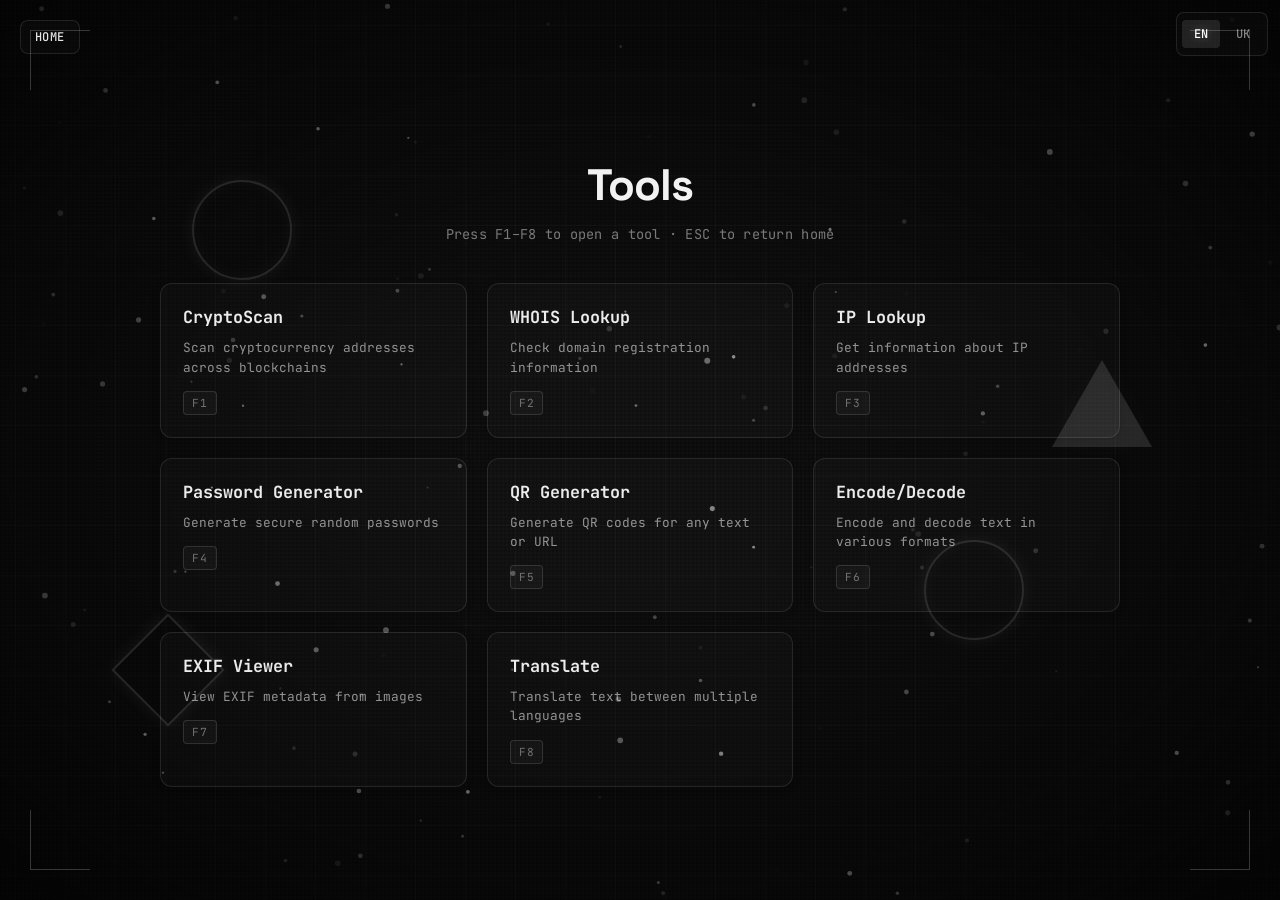
==== tools/index.html @ c9466222 "Add files via upload" ====
<!-- Copyright © sythera.dev, 2021-2140. All rights reserved. -->

<!DOCTYPE html>
<html lang="en">

<head>
    <meta charset="UTF-8">
    <meta name="viewport" content="width=device-width, initial-scale=1.0, maximum-scale=1.0, user-scalable=0, viewport-fit=cover">
    <meta name="theme-color" content="#000">

    <meta property="og:site_name" content="tools/">
    <meta property="og:description" content="Hello, world! UVIgY29kZQ==">
    <meta property="og:image:width" content="1920">
    <meta property="og:image:height" content="1080">
    <meta name="twitter:card" content="summary_large_image">

    <link rel="icon" href="data:image/svg+xml,%3Csvg xmlns='http://www.w3.org/2000/svg' viewBox='0 0 512 512'%3E%3Crect width='512' height='512' rx='64' fill='%23000000'/%3E%3Cpath fill='%23ffffff' d='M256.7,259.9l-122.9,103c-3.3,2.8-8.4,0.4-8.4-3.9v-40.1c0-1.5,0.7-2.9,1.9-3.9l70.3-59l-70.3-59c-1.2-0.9-1.9-2.4-1.9-3.9V153c0-4.4,5.1-6.7,8.4-3.9l122.9,103C259.2,254.1,259.2,257.9,256.7,259.9z M386.6,359c0,2.8-2.2,5.1-4.8,5.1H263.4c-2.6,0-4.8-2.3-4.8-5.1v-30.7c0-2.8,2.2-5.1,4.8-5.1h118.4c2.6,0,4.8,2.3,4.8,5.1V359z'/%3E%3C/svg%3E" type="image/svg+xml">

    <link rel="preconnect" href="https://fonts.googleapis.com">
    <link href="https://fonts.googleapis.com/css2?family=JetBrains+Mono:wght@400;700&family=Space+Grotesk:wght@300;700&display=swap" rel="stylesheet">
    <link rel="stylesheet" href="../assets/css/background.css">
    <link rel="stylesheet" href="style.css">
    <link rel="stylesheet" href="media.css">
    <link rel="stylesheet" href="../assets/css/tools-layout.css">
    <link rel="stylesheet" href="../assets/css/tools-modal.css">

    <script src="../assets/javascript/background.js"></script>
    <script src="../keybindings.js"></script>
    <script src="../assets/javascript/language.js"></script>
    <script src="script.js"></script>

    <title>Tools - sythera.dev</title>
</head>

<body>
    <canvas id="canvas"></canvas>
    <div class="pixels"></div>
    <div class="grid"></div>
    <div class="vignette"></div>

    <div class="language-switcher">
        <button class="lang-btn active" data-lang="en">EN</button>
        <button class="lang-btn" data-lang="uk">UK</button>
    </div>

    <a href="/" class="home-link" data-i18n="home">Home</a>

    <div class="corner corner-tl"></div>
    <div class="corner corner-tr"></div>
    <div class="corner corner-bl"></div>
    <div class="corner corner-br"></div>

    <div class="floating-shapes">
        <div class="shape shape-ring shape-1"></div>
        <div class="shape shape-ring shape-2"></div>
        <div class="shape shape-triangle shape-3"></div>
        <div class="shape shape-square shape-4"></div>
    </div>

    <div class="wrapper">
        <div class="tools-page">
            <header class="tools-header">
                <h1 class="tools-title" data-i18n="tools">Tools</h1>
                <p class="tools-subtitle" data-i18n="toolsSubtitle">Press F1–F8 to open a tool · ESC to return home</p>
            </header>
            <div id="toolsGrid" class="tools-grid"></div>
        </div>
    </div>
</body>

</html>

<!-- Copyright © sythera.dev, 2021-2140. All rights reserved. -->
---- assets/css/background.css ----
html, body {
    background: #000000;
}

canvas, .grid, .vignette, .pixels {
    will-change: auto;
    transform: translateZ(0);
    backface-visibility: hidden;
}

.pixels {
    position: fixed;
    top: 0;
    left: 0;
    right: 0;
    bottom: 0;
    width: 100%;
    height: 100%;
    z-index: 1;
    pointer-events: none;
    opacity: 0.4;
    background-image: 
        repeating-linear-gradient(
            0deg,
            transparent,
            transparent 2px,
            rgba(255, 255, 255, 0.03) 2px,
            rgba(255, 255, 255, 0.03) 4px
        ),
        repeating-linear-gradient(
            90deg,
            transparent,
            transparent 2px,
            rgba(255, 255, 255, 0.03) 2px,
            rgba(255, 255, 255, 0.03) 4px
        );
    background-size: 4px 4px;
    margin: 0;
    padding: 0;
}

.grid {
    position: fixed;
    top: 0;
    left: 0;
    right: 0;
    bottom: 0;
    width: 100%;
    height: 100%;
    background-image: 
        linear-gradient(rgba(255, 255, 255, 0.03) 1px, transparent 1px),
        linear-gradient(90deg, rgba(255, 255, 255, 0.03) 1px, transparent 1px);
    background-size: 
        50px 50px,
        50px 50px;
    background-position: 
        center center,
        center center;
    z-index: 0;
    opacity: 1;
    margin: 0;
    padding: 0;
}

.vignette {
    position: fixed;
    top: 0;
    left: 0;
    right: 0;
    bottom: 0;
    width: 100%;
    height: 100%;
    background: radial-gradient(ellipse at center, transparent 0%, transparent 20%, rgba(0, 0, 0, 0.4) 70%, rgba(0, 0, 0, 0.7) 100%);
    z-index: 2;
    pointer-events: none;
    margin: 0;
    padding: 0;
}

.vignette::after {
    content: '';
    position: absolute;
    top: 0;
    left: 0;
    right: 0;
    bottom: 0;
    background: rgba(0, 0, 0, 0.1);
    pointer-events: none;
}

canvas {
    position: fixed;
    top: 0;
    left: 0;
    width: 100%;
    height: 100%;
    z-index: 0;
    opacity: 1;
    pointer-events: none;
    margin: 0;
    padding: 0;
    display: block;
}

.corner {
    position: fixed;
    width: 60px;
    height: 60px;
    border: 1px solid rgba(255, 255, 255, 0.2);
    z-index: 5;
    will-change: transform;
    backface-visibility: hidden;
    pointer-events: none;
    margin: 0;
    padding: 0;
}

.corner-tl {
    top: 30px;
    left: 30px;
    border-right: none;
    border-bottom: none;
}

.corner-tr {
    top: 30px;
    right: 30px;
    border-left: none;
    border-bottom: none;
}

.corner-bl {
    bottom: 30px;
    left: 30px;
    border-right: none;
    border-top: none;
}

.corner-br {
    bottom: 30px;
    right: 30px;
    border-left: none;
    border-top: none;
}

.floating-shapes {
    position: fixed;
    top: 0;
    left: 0;
    width: 100%;
    height: 100%;
    pointer-events: none;
    z-index: 3;
}

.shape {
    position: absolute;
    opacity: 0;
    transition: transform 0.3s ease-out;
}

.shape.visible {
    opacity: 0.3;
}

.shape-ring {
    width: 100px;
    height: 100px;
    border: 2px solid rgba(255, 255, 255, 0.4);
    border-radius: 50%;
    box-shadow: 
        0 0 20px rgba(255, 255, 255, 0.2),
        inset 0 0 20px rgba(255, 255, 255, 0.1);
}

.shape-triangle {
    width: 0;
    height: 0;
    border-left: 50px solid transparent;
    border-right: 50px solid transparent;
    border-bottom: 87px solid rgba(255, 255, 255, 0.4);
    filter: drop-shadow(0 0 20px rgba(255, 255, 255, 0.2));
}

.shape-square {
    width: 80px;
    height: 80px;
    border: 2px solid rgba(255, 255, 255, 0.4);
    transform: rotate(45deg);
    box-shadow: 0 0 20px rgba(255, 255, 255, 0.2);
}

.shape-1 {
    top: 20%;
    left: 15%;
    animation: float1 8s ease-in-out infinite;
}

.shape-2 {
    top: 60%;
    right: 20%;
    animation: float2 10s ease-in-out infinite;
}

.shape-3 {
    top: 40%;
    right: 10%;
    animation: float3 12s ease-in-out infinite;
}

.shape-4 {
    top: 70%;
    left: 10%;
    animation: float4 9s ease-in-out infinite;
}

@keyframes float1 {
    0%, 100% {
        transform: translate(0, 0) rotate(0deg);
    }
    25% {
        transform: translate(20px, -30px) rotate(90deg);
    }
    50% {
        transform: translate(0, -50px) rotate(180deg);
    }
    75% {
        transform: translate(-20px, -30px) rotate(270deg);
    }
}

@keyframes float2 {
    0%, 100% {
        transform: translate(0, 0) rotate(0deg);
    }
    33% {
        transform: translate(-30px, 20px) rotate(120deg);
    }
    66% {
        transform: translate(-30px, -20px) rotate(240deg);
    }
}

@keyframes float3 {
    0%, 100% {
        transform: translate(0, 0) rotate(0deg);
    }
    50% {
        transform: translate(30px, 40px) rotate(180deg);
    }
}

@keyframes float4 {
    0%, 100% {
        transform: translate(0, 0) rotate(45deg);
    }
    25% {
        transform: translate(-25px, -25px) rotate(135deg);
    }
    50% {
        transform: translate(-40px, 0) rotate(225deg);
    }
    75% {
        transform: translate(-25px, 25px) rotate(315deg);
    }
}

@media (max-width: 768px) {
    .corner {
        width: 40px;
        height: 40px;
    }

    .corner-tl, .corner-tr {
        top: 20px;
    }

    .corner-bl, .corner-br {
        bottom: 20px;
    }

    .corner-tl, .corner-bl {
        left: 20px;
    }

    .corner-tr, .corner-br {
        right: 20px;
    }

    .shape {
        transform: scale(0.7);
    }
    
    .shape-ring {
        width: 70px;
        height: 70px;
    }
    
    .shape-triangle {
        border-left: 35px solid transparent;
        border-right: 35px solid transparent;
        border-bottom: 61px solid rgba(255, 255, 255, 0.4);
    }
    
    .shape-square {
        width: 56px;
        height: 56px;
    }
}
---- tools/style.css ----
/* Copyright © sythera.dev, 2021-2140. All rights reserved. */

*,
*::before,
*::after {
    box-sizing: border-box;
}

html,
body {
    margin: 0;
    min-height: 100vh;
    color: rgba(255, 255, 255, 0.9);
    background: #0c0c0c;
    font-family: 'JetBrains Mono', monospace;
    scrollbar-width: thin;
    scrollbar-color: rgba(255, 255, 255, 0.15) rgba(12, 12, 12, 0.5);
}

body::-webkit-scrollbar {
    width: 8px;
}

body::-webkit-scrollbar-track {
    background: rgba(12, 12, 12, 0.5);
}

body::-webkit-scrollbar-thumb {
    background: rgba(255, 255, 255, 0.15);
    border-radius: 4px;
}

.wrapper {
    position: relative;
    z-index: 10;
}

.tools-page {
    max-width: 960px;
    width: 100%;
    margin: 0 auto;
}

.tools-header {
    text-align: center;
    margin-bottom: 40px;
}

.tools-title {
    margin: 0 0 12px;
    font-family: 'Space Grotesk', sans-serif;
    font-size: clamp(2rem, 5vw, 2.75rem);
    font-weight: 700;
    color: rgba(255, 255, 255, 0.95);
    letter-spacing: -0.02em;
}

.tools-subtitle {
    margin: 0;
    font-size: 0.85rem;
    color: rgba(255, 255, 255, 0.45);
    letter-spacing: 0.02em;
}

.tools-grid {
    display: grid;
    grid-template-columns: repeat(auto-fill, minmax(260px, 1fr));
    gap: 20px;
}

.tool-card {
    background: rgba(255, 255, 255, 0.02);
    border: 1px solid rgba(255, 255, 255, 0.1);
    border-radius: 12px;
    padding: 22px;
    text-decoration: none;
    color: inherit;
    display: flex;
    flex-direction: column;
    align-items: flex-start;
    text-align: left;
    transition: all 0.3s ease;
    box-shadow: 0 0 10px rgba(0, 0, 0, 0.2);
    -webkit-tap-highlight-color: transparent;
}

.tool-card:hover {
    background: rgba(255, 255, 255, 0.05);
    border-color: rgba(255, 255, 255, 0.2);
    transform: translateY(-2px);
    box-shadow: 0 8px 24px rgba(0, 0, 0, 0.35);
}

.tool-card-name {
    font-size: 1.05rem;
    font-weight: 700;
    color: rgba(255, 255, 255, 0.92);
    margin-bottom: 10px;
}

.tool-card-description {
    font-size: 0.8rem;
    line-height: 1.5;
    color: rgba(255, 255, 255, 0.55);
    margin-bottom: 14px;
}

.tool-card-key {
    display: inline-block;
    font-size: 0.7rem;
    color: rgba(255, 255, 255, 0.4);
    text-transform: uppercase;
    letter-spacing: 0.08em;
    padding: 4px 8px;
    border: 1px solid rgba(255, 255, 255, 0.12);
    border-radius: 4px;
    background: rgba(255, 255, 255, 0.03);
}

.home-link {
    position: fixed;
    top: 20px;
    left: 20px;
    z-index: 10000;
    padding: 8px 14px;
    font-family: 'JetBrains Mono', monospace;
    font-size: 0.75rem;
    font-weight: 500;
    text-transform: uppercase;
    letter-spacing: 0.04em;
    color: rgba(255, 255, 255, 0.9);
    text-decoration: none;
    background: rgba(255, 255, 255, 0.02);
    border: 1px solid rgba(255, 255, 255, 0.1);
    border-radius: 8px;
    transition: all 0.3s ease;
}

.home-link:hover {
    background: rgba(255, 255, 255, 0.08);
    border-color: rgba(255, 255, 255, 0.2);
}

.language-switcher {
    position: fixed;
    top: max(12px, env(safe-area-inset-top));
    left: auto;
    right: max(12px, env(safe-area-inset-right));
    transform: none;
    z-index: 10000;
    display: inline-flex;
    flex-flow: row nowrap;
    gap: 4px;
    align-items: center;
    justify-content: center;
    min-height: 44px;
    width: auto;
    max-width: max-content;
    padding: 5px;
    box-sizing: border-box;
    background: rgba(255, 255, 255, 0.02);
    border: 1px solid rgba(255, 255, 255, 0.1);
    border-radius: 8px;
}

.lang-btn {
    font-family: 'JetBrains Mono', monospace;
    font-size: 0.75rem;
    font-weight: 500;
    color: rgba(255, 255, 255, 0.5);
    background: transparent;
    border: none;
    padding: 8px 12px;
    line-height: 1;
    cursor: pointer;
    text-transform: uppercase;
    border-radius: 4px;
    transition: all 0.3s ease;
    display: inline-flex;
    align-items: center;
    justify-content: center;
    flex: 0 0 auto;
    width: auto;
    margin: 0;
    white-space: nowrap;
}

.lang-btn:hover {
    color: rgba(255, 255, 255, 0.8);
    background: rgba(255, 255, 255, 0.05);
}

.lang-btn.active {
    color: rgba(255, 255, 255, 1);
    background: rgba(255, 255, 255, 0.1);
}

/* Copyright © sythera.dev, 2021-2140. All rights reserved. */
---- tools/media.css ----
/* Copyright © sythera.dev, 2021-2140. All rights reserved. */

@media (max-width: 768px) {
    .tools-header {
        margin-bottom: 24px;
        padding: 0 4px;
    }

    .tools-subtitle {
        font-size: 0.75rem;
        line-height: 1.5;
        max-width: 28rem;
        margin-left: auto;
        margin-right: auto;
    }

    .tools-grid {
        grid-template-columns: 1fr;
        gap: 12px;
        width: 100%;
    }

    .tool-card {
        padding: 18px 16px;
        min-height: 44px;
    }

    .home-link {
        padding: 10px 12px;
        min-height: 44px;
        display: inline-flex;
        align-items: center;
    }

    .language-switcher {
        top: max(10px, env(safe-area-inset-top));
        right: max(10px, env(safe-area-inset-right));
    }

    .lang-btn {
        font-size: 0.7rem;
        padding: 8px 10px;
    }
}

@media (max-width: 480px) {
    .tools-title {
        font-size: 1.65rem;
    }

    .tool-card-name {
        font-size: 1rem;
    }

    .tool-card-description {
        font-size: 0.78rem;
    }
}

/* Copyright © sythera.dev, 2021-2140. All rights reserved. */
---- assets/css/tools-layout.css ----
/* Copyright © sythera.dev, 2021-2140. All rights reserved. */

:root {
    --tool-safe-top: env(safe-area-inset-top, 0px);
    --tool-safe-right: env(safe-area-inset-right, 0px);
    --tool-safe-bottom: env(safe-area-inset-bottom, 0px);
    --tool-safe-left: env(safe-area-inset-left, 0px);
    --tool-pad-x: max(16px, var(--tool-safe-left), var(--tool-safe-right));
    --tool-pad-top: max(68px, calc(12px + var(--tool-safe-top)));
    --tool-pad-bottom: max(24px, var(--tool-safe-bottom));
}

html {
    -webkit-text-size-adjust: 100%;
    text-size-adjust: 100%;
}

html,
body {
    width: 100% !important;
    max-width: 100% !important;
    min-height: 100vh !important;
    min-height: 100dvh !important;
    margin: 0 !important;
    padding: 0 !important;
}

body {
    display: flex !important;
    flex-direction: column !important;
    align-items: center !important;
    overflow-x: clip;
}

body > canvas,
body > .pixels,
body > .grid,
body > .vignette,
body > .corner,
body > .floating-shapes,
body > .notification {
    position: fixed;
}

body > .tools-menu-button {
    position: fixed;
    width: auto !important;
    max-width: none !important;
    min-width: 0 !important;
    flex: 0 0 auto !important;
    margin: 0 !important;
}

body > .language-switcher {
    position: fixed;
    top: max(12px, var(--tool-safe-top)) !important;
    left: auto !important;
    right: max(12px, var(--tool-safe-right)) !important;
    transform: none !important;
    width: auto !important;
    max-width: none !important;
    min-width: 0 !important;
    flex: 0 0 auto !important;
    margin: 0 !important;
}

body > .language-switcher .lang-btn {
    display: inline-flex !important;
    align-items: center !important;
    justify-content: center !important;
    width: auto !important;
    min-width: 0 !important;
    max-width: none !important;
    flex: 0 0 auto !important;
    margin: 0 !important;
    white-space: nowrap !important;
}

body > .wrapper {
    display: flex !important;
    flex-direction: column !important;
    align-items: center !important;
    justify-content: center !important;
    flex: 1 1 auto !important;
    width: 100% !important;
    max-width: 100% !important;
    min-height: 100vh !important;
    min-height: 100dvh !important;
    margin: 0 !important;
    padding: var(--tool-pad-top) var(--tool-pad-x) var(--tool-pad-bottom) !important;
    box-sizing: border-box !important;
    position: relative;
    z-index: 10;
}

body > .wrapper > * {
    align-self: center !important;
    margin-left: auto !important;
    margin-right: auto !important;
    box-sizing: border-box !important;
}

body > .wrapper > .container,
body > .wrapper > .tools-page {
    margin-top: 0 !important;
    margin-bottom: 0 !important;
}

body > .wrapper > .columns-container-top,
body > .wrapper > .columns-container-bottom,
body > .columns-container-top,
body > .columns-container-bottom {
    width: 100% !important;
    max-width: 1200px !important;
}

img,
video,
canvas,
svg,
pre,
table {
    max-width: 100%;
}

.title,
.tools-title,
.tools-header,
.tools-subtitle,
h1.title {
    text-align: center;
}

.input-container,
.buttonContainer,
.blockchain-selector,
.transaction-controls,
.pagination-container {
    width: 100%;
    max-width: 100%;
    box-sizing: border-box;
}

@media (max-width: 1024px) {
    body > .wrapper > .columns-container-top,
    body > .wrapper > .columns-container-bottom,
    body > .columns-container-top,
    body > .columns-container-bottom {
        flex-direction: column !important;
        align-items: stretch !important;
    }

    .column {
        width: 100% !important;
        max-width: 100% !important;
    }
}

@media (max-width: 768px) {
    :root {
        --tool-pad-top: max(62px, calc(10px + var(--tool-safe-top)));
    }

    .corner,
    .floating-shapes {
        display: none !important;
    }

    body > .wrapper {
        justify-content: center !important;
        align-items: center !important;
        padding-top: var(--tool-pad-top) !important;
        padding-left: var(--tool-pad-x) !important;
        padding-right: var(--tool-pad-x) !important;
    }

    body > .wrapper > .container {
        padding: clamp(16px, 4vw, 24px);
        border-radius: 14px;
    }

    input[type="text"],
    input[type="number"],
    input[type="search"],
    input[type="email"],
    input[type="url"],
    input[type="password"],
    select,
    textarea {
        font-size: 16px;
        max-width: 100%;
    }

    button:not(.icon-button):not(.lang-btn):not(.tools-modal-close):not(.closeButton):not(.viz-control-btn):not(.pagination-btn) {
        min-height: 44px;
    }

    .number-input-container {
        display: inline-flex;
        align-items: stretch;
    }

    .number-input-container #sizeInput,
    .number-input-container button {
        min-height: 44px !important;
        height: 44px !important;
        box-sizing: border-box !important;
    }

    .number-input-container button {
        width: 44px !important;
        padding: 0 !important;
        line-height: 1 !important;
        flex-shrink: 0;
    }

    .number-input-container #sizeInput {
        width: 56px !important;
        padding: 0 6px !important;
        flex-shrink: 0;
    }

    .tools-menu-button {
        top: max(10px, var(--tool-safe-top)) !important;
        left: max(10px, var(--tool-safe-left)) !important;
    }

    .language-switcher {
        top: max(10px, var(--tool-safe-top)) !important;
        right: max(10px, var(--tool-safe-right)) !important;
    }

    .home-link {
        top: max(10px, var(--tool-safe-top));
        left: max(10px, var(--tool-safe-left));
    }

    .info-grid,
    .tokens-list,
    .transaction-list,
    .stats-grid {
        width: 100%;
    }

    .raw-whois,
    .result-section,
    .visualization-wrapper {
        max-width: 100%;
        overflow-x: auto;
        -webkit-overflow-scrolling: touch;
    }
}

@media (max-width: 480px) {
    :root {
        --tool-pad-top: max(56px, calc(8px + var(--tool-safe-top)));
        --tool-pad-x: max(12px, var(--tool-safe-left), var(--tool-safe-right));
    }

    body > .wrapper > .container {
        padding: clamp(12px, 3.5vw, 18px);
        border-radius: 12px;
    }

    .tools-page .tools-grid {
        grid-template-columns: 1fr;
    }
}

@media (hover: none) and (pointer: coarse) {
    .tools-page .tool-card:hover,
    button:hover {
        transform: none;
    }
}

body.tool-ip,
body.tool-translate {
    --tool-pad-top: max(92px, calc(36px + var(--tool-safe-top)));
}

@media (max-width: 768px) {
    body.tool-ip,
    body.tool-translate {
        --tool-pad-top: max(86px, calc(32px + var(--tool-safe-top)));
    }
}

@media (max-width: 480px) {
    body.tool-ip,
    body.tool-translate {
        --tool-pad-top: max(80px, calc(28px + var(--tool-safe-top)));
    }
}

body.tool-translate .textarea-overlay {
    display: grid !important;
    width: 100% !important;
    min-width: 0 !important;
}

body.tool-translate .textarea-overlay > textarea {
    grid-area: 1 / 1 !important;
    width: 100% !important;
    min-width: 0 !important;
    margin-bottom: 0 !important;
}

body.tool-translate .textarea-overlay #charCount {
    grid-area: 1 / 1 !important;
    align-self: end !important;
    justify-self: end !important;
    position: static !important;
    inset: auto !important;
    margin: 0 12px 10px 0 !important;
    pointer-events: none !important;
    z-index: 2 !important;
    line-height: 1 !important;
    white-space: nowrap !important;
}

body.tool-translate .textarea-overlay .icon-button {
    grid-area: 1 / 1 !important;
    align-self: start !important;
    justify-self: end !important;
    position: static !important;
    inset: auto !important;
    margin: 10px 10px 0 0 !important;
    z-index: 3 !important;
}

@media (max-width: 768px) {
    body.tool-translate .textarea-overlay #charCount {
        margin: 0 10px 8px 0 !important;
    }
}

@media (max-width: 480px) {
    body.tool-translate .textarea-overlay #charCount {
        margin: 0 8px 6px 0 !important;
    }
}

/* Copyright © sythera.dev, 2021-2140. All rights reserved. */
---- assets/css/tools-modal.css ----
/* Copyright © sythera.dev, 2021-2140. All rights reserved. */

body:has(.tools-menu-button) .corner {
    display: none !important;
}

body:has(.tools-menu-button) .tools-menu-button {
    display: block !important;
    visibility: visible !important;
    opacity: 1 !important;
}

body:has(.tools-menu-button) .language-switcher {
    display: flex !important;
    visibility: visible !important;
    opacity: 1 !important;
}

html.tools-modal-open,
body.tools-modal-open {
    overflow: hidden !important;
    touch-action: none;
}

.tools-modal {
    position: fixed;
    inset: 0;
    width: 100%;
    height: 100%;
    height: 100dvh;
    z-index: 10000;
    display: none;
    align-items: center;
    justify-content: center;
    opacity: 0;
    visibility: hidden;
    transition: opacity 0.3s ease, visibility 0.3s ease;
    padding: max(16px, env(safe-area-inset-top)) max(16px, env(safe-area-inset-right)) max(16px, env(safe-area-inset-bottom)) max(16px, env(safe-area-inset-left));
    box-sizing: border-box;
    margin: 0;
}

.tools-modal.active {
    display: flex;
    opacity: 1;
    visibility: visible;
}

.tools-modal-overlay {
    position: absolute;
    inset: 0;
    width: 100%;
    height: 100%;
    background: rgba(0, 0, 0, 0.8);
    backdrop-filter: blur(5px);
}

.tools-modal-content {
    position: relative;
    background: rgba(13, 13, 13, 0.95);
    border: 1px solid rgba(255, 255, 255, 0.1);
    border-radius: 10px;
    padding: 30px;
    width: min(900px, 90%);
    max-width: 900px;
    max-height: min(90vh, 90dvh);
    overflow-x: hidden;
    overflow-y: auto;
    -webkit-overflow-scrolling: touch;
    box-shadow: 0 0 30px rgba(0, 0, 0, 0.5), 0 0 50px rgba(255, 255, 255, 0.05);
    z-index: 10001;
    box-sizing: border-box;
    margin: 0;
}

.tools-modal-header {
    display: flex;
    justify-content: space-between;
    align-items: center;
    margin-bottom: 25px;
    padding-bottom: 15px;
    border-bottom: 1px solid rgba(255, 255, 255, 0.1);
}

.tools-modal .tools-grid {
    display: grid;
    grid-template-columns: repeat(auto-fill, minmax(250px, 1fr));
    gap: 20px;
    align-content: start;
    grid-auto-rows: auto;
}

.tools-modal .tool-card {
    background: rgba(255, 255, 255, 0.02);
    border: 1px solid rgba(255, 255, 255, 0.1);
    border-radius: 8px;
    padding: 20px;
    cursor: pointer;
    transition: all 0.3s ease;
    text-decoration: none;
    color: inherit;
    display: block;
    height: auto;
    min-height: 0;
    box-sizing: border-box;
}

.tools-modal .tool-card:hover {
    background: rgba(255, 255, 255, 0.05);
    border-color: rgba(255, 255, 255, 0.2);
    transform: translateY(-2px);
    box-shadow: 0 5px 15px rgba(0, 0, 0, 0.3);
}

.tools-modal .tool-card-name {
    font-family: 'JetBrains Mono', monospace;
    font-size: 18px;
    font-weight: 700;
    color: rgba(255, 255, 255, 0.9);
    margin-bottom: 8px;
    line-height: 1.4;
}

.tools-modal .tool-card-description {
    font-family: 'JetBrains Mono', monospace;
    font-size: 13px;
    color: rgba(255, 255, 255, 0.6);
    margin-bottom: 10px;
    line-height: 1.5;
}

.tools-modal .tool-card-key {
    font-family: 'JetBrains Mono', monospace;
    font-size: 11px;
    color: rgba(255, 255, 255, 0.4);
    text-transform: uppercase;
    letter-spacing: 1px;
    line-height: 1.4;
}

.tools-modal-title {
    font-family: 'JetBrains Mono', monospace;
    font-size: 24px;
    color: rgba(255, 255, 255, 0.9);
    margin: 0;
}

.tools-modal-close {
    background: none;
    border: none;
    color: rgba(255, 255, 255, 0.7);
    font-size: 32px;
    cursor: pointer;
    padding: 0;
    width: 44px;
    height: 44px;
    min-width: 44px;
    display: flex;
    align-items: center;
    justify-content: center;
    transition: color 0.3s ease;
    font-family: 'Space Grotesk', sans-serif;
    line-height: 1;
    -webkit-tap-highlight-color: transparent;
}

.tools-modal-close:hover {
    color: rgba(255, 255, 255, 1);
}

.tools-menu-button {
    position: fixed !important;
    top: max(12px, env(safe-area-inset-top)) !important;
    left: max(12px, env(safe-area-inset-left)) !important;
    z-index: 10000 !important;
    background: rgba(255, 255, 255, 0.02) !important;
    border: 1px solid rgba(255, 255, 255, 0.1) !important;
    border-radius: 8px !important;
    padding: 10px 14px !important;
    color: rgba(255, 255, 255, 0.9) !important;
    font-family: 'JetBrains Mono', monospace !important;
    font-size: 0.75rem !important;
    font-weight: 500 !important;
    cursor: pointer !important;
    transition: all 0.3s ease !important;
    pointer-events: auto !important;
    text-transform: uppercase !important;
    line-height: 1.5 !important;
    min-height: 44px !important;
    height: auto !important;
    width: auto !important;
    max-width: none !important;
    min-width: 0 !important;
    box-sizing: border-box !important;
    -webkit-tap-highlight-color: transparent !important;
}

.tools-menu-button:hover {
    background: rgba(255, 255, 255, 0.1) !important;
    border-color: rgba(255, 255, 255, 0.2) !important;
}

body:has(.tools-menu-button) .language-switcher,
body:has(.home-link) .language-switcher {
    position: fixed !important;
    top: max(12px, env(safe-area-inset-top)) !important;
    left: auto !important;
    right: max(12px, env(safe-area-inset-right)) !important;
    transform: none !important;
    z-index: 10000 !important;
    display: inline-flex !important;
    flex-flow: row nowrap !important;
    gap: 4px !important;
    background: rgba(255, 255, 255, 0.02) !important;
    border: 1px solid rgba(255, 255, 255, 0.1) !important;
    border-radius: 8px !important;
    padding: 5px !important;
    pointer-events: auto !important;
    opacity: 1 !important;
    align-items: center !important;
    justify-content: center !important;
    min-height: 44px !important;
    height: auto !important;
    width: auto !important;
    max-width: max-content !important;
    min-width: 0 !important;
    flex-shrink: 0 !important;
    box-sizing: border-box !important;
}

body:has(.tools-menu-button) .lang-btn,
body:has(.home-link) .lang-btn {
    font-family: 'JetBrains Mono', monospace !important;
    font-size: 0.75rem !important;
    color: rgba(255, 255, 255, 0.5) !important;
    background: transparent !important;
    border: none !important;
    padding: 8px 12px !important;
    cursor: pointer !important;
    text-transform: uppercase !important;
    transition: all 0.3s ease !important;
    border-radius: 4px !important;
    font-weight: 500 !important;
    pointer-events: auto !important;
    line-height: 1 !important;
    display: inline-flex !important;
    align-items: center !important;
    justify-content: center !important;
    min-height: 0 !important;
    height: auto !important;
    width: auto !important;
    max-width: none !important;
    min-width: 0 !important;
    flex: 0 0 auto !important;
    margin: 0 !important;
    white-space: nowrap !important;
    box-sizing: border-box !important;
    -webkit-tap-highlight-color: transparent !important;
}

body:has(.tools-menu-button) .lang-btn:hover,
body:has(.home-link) .lang-btn:hover {
    color: rgba(255, 255, 255, 0.8) !important;
    background: rgba(255, 255, 255, 0.05) !important;
}

body:has(.tools-menu-button) .lang-btn.active,
body:has(.home-link) .lang-btn.active {
    color: rgba(255, 255, 255, 1) !important;
    background: rgba(255, 255, 255, 0.1) !important;
    text-shadow: 0 0 10px rgba(255, 255, 255, 0.3) !important;
}

@media (max-width: 768px) {
    .tools-modal {
        align-items: center;
        justify-content: center;
        padding: max(12px, env(safe-area-inset-top)) max(12px, env(safe-area-inset-right)) max(12px, env(safe-area-inset-bottom)) max(12px, env(safe-area-inset-left));
    }

    .tools-modal-content {
        width: 95%;
        max-width: 95%;
        max-height: min(90dvh, 90vh);
        padding: 20px;
        border-radius: 10px;
    }

    .tools-modal-title {
        font-size: 20px;
    }

    .tools-modal .tools-grid {
        grid-template-columns: 1fr;
        gap: 15px;
    }

    .tools-modal .tool-card {
        padding: 15px;
        -webkit-tap-highlight-color: transparent;
    }

    .tools-modal .tool-card-name {
        font-size: 16px;
    }

    .tools-modal .tool-card-description {
        font-size: 12px;
        margin-bottom: 10px;
    }

    .tools-menu-button {
        top: max(10px, env(safe-area-inset-top)) !important;
        left: max(10px, env(safe-area-inset-left)) !important;
        padding: 10px 12px !important;
        font-size: 0.7rem !important;
    }

    body:has(.tools-menu-button) .language-switcher,
    body:has(.home-link) .language-switcher {
        top: max(10px, env(safe-area-inset-top)) !important;
        right: max(10px, env(safe-area-inset-right)) !important;
        padding: 4px !important;
    }

    body:has(.tools-menu-button) .lang-btn,
    body:has(.home-link) .lang-btn {
        padding: 8px 10px !important;
        font-size: 0.7rem !important;
    }
}

@media (hover: none) and (pointer: coarse) {
    .tools-modal .tool-card:hover {
        transform: none;
        box-shadow: none;
    }

    .tools-modal .tool-card:active {
        background: rgba(255, 255, 255, 0.08);
        border-color: rgba(255, 255, 255, 0.25);
    }

    .tools-menu-button:hover,
    .lang-btn:hover {
        background: rgba(255, 255, 255, 0.02) !important;
    }

    .tools-menu-button:active {
        background: rgba(255, 255, 255, 0.1) !important;
    }

    .lang-btn:active {
        background: rgba(255, 255, 255, 0.08) !important;
    }
}

body > .tools-modal,
#toolsModal {
    inset: 0 !important;
    width: 100% !important;
    max-width: none !important;
    height: 100% !important;
    height: 100dvh !important;
    margin: 0 !important;
    flex: none !important;
}

body > .tools-modal.active,
#toolsModal.active {
    display: flex !important;
    align-items: center !important;
    justify-content: center !important;
}

.tools-modal .tools-modal-content {
    width: min(900px, 90%) !important;
    max-width: 900px !important;
}

@media (max-width: 768px) {
    .tools-modal .tools-modal-content {
        width: 95% !important;
        max-width: 95% !important;
    }

    .language-switcher .lang-btn {
        flex: 0 0 auto !important;
        width: auto !important;
        min-width: 0 !important;
        max-width: none !important;
        margin: 0 !important;
    }
}

/* Copyright © sythera.dev, 2021-2140. All rights reserved. */
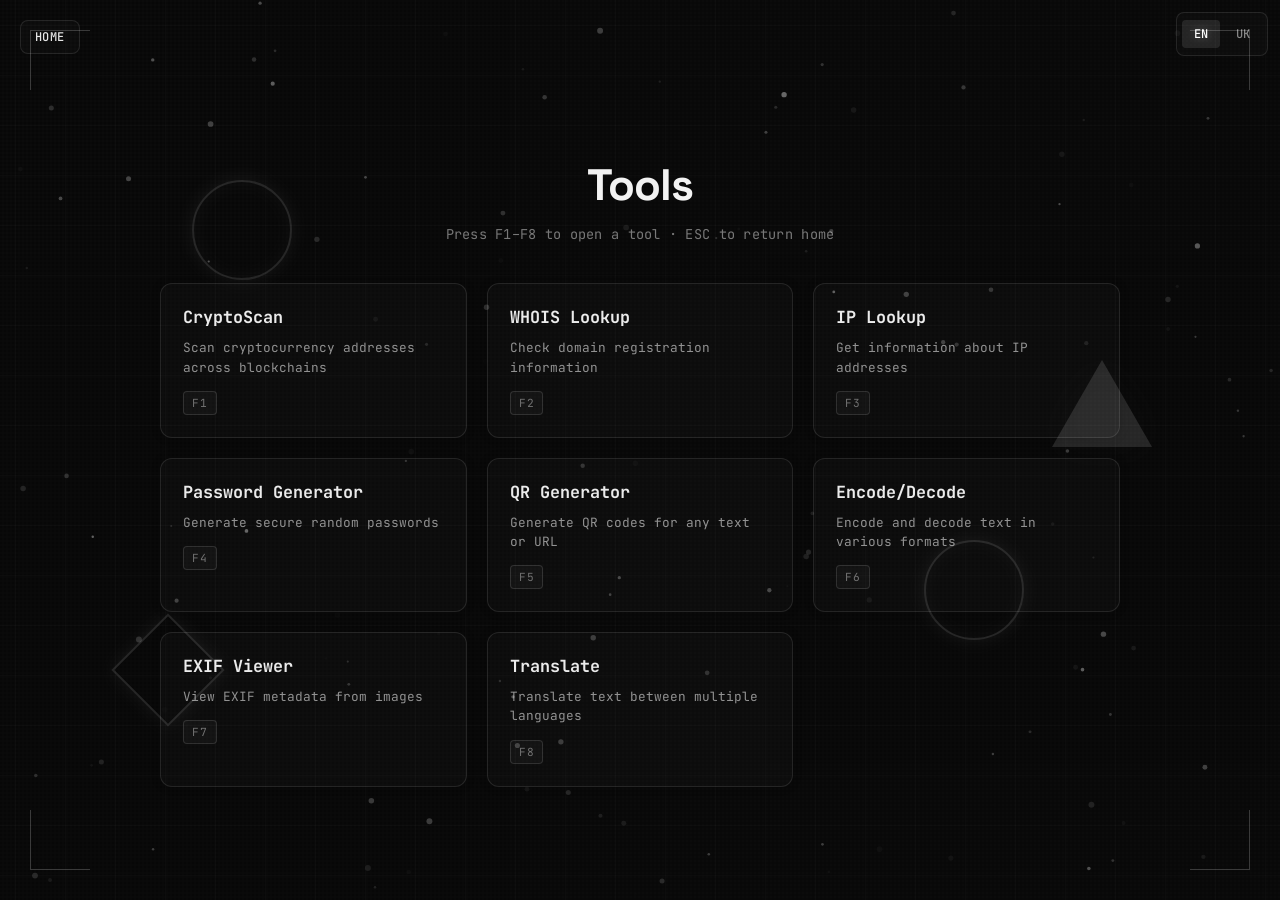
==== commit 25b85a4b: "./" ====
--- a/tools/index.html
+++ b/tools/index.html
@@ -36,7 +36,6 @@
     <canvas id="canvas"></canvas>
     <div class="pixels"></div>
     <div class="grid"></div>
-    <div class="vignette"></div>
 
     <div class="language-switcher">
         <button class="lang-btn active" data-lang="en">EN</button>
--- a/assets/css/background.css
+++ b/assets/css/background.css
@@ -2,7 +2,21 @@
     background: #000000;
 }
 
-canvas, .grid, .vignette, .pixels {
+body::before {
+    content: '';
+    position: fixed;
+    top: 0;
+    left: 0;
+    right: 0;
+    bottom: 0;
+    width: 100%;
+    height: 100%;
+    background: rgba(0, 0, 0, 0.4);
+    pointer-events: none;
+    z-index: 2;
+}
+
+canvas, .grid, .pixels {
     will-change: auto;
     transform: translateZ(0);
     backface-visibility: hidden;
@@ -62,32 +76,6 @@
     padding: 0;
 }
 
-.vignette {
-    position: fixed;
-    top: 0;
-    left: 0;
-    right: 0;
-    bottom: 0;
-    width: 100%;
-    height: 100%;
-    background: radial-gradient(ellipse at center, transparent 0%, transparent 20%, rgba(0, 0, 0, 0.4) 70%, rgba(0, 0, 0, 0.7) 100%);
-    z-index: 2;
-    pointer-events: none;
-    margin: 0;
-    padding: 0;
-}
-
-.vignette::after {
-    content: '';
-    position: absolute;
-    top: 0;
-    left: 0;
-    right: 0;
-    bottom: 0;
-    background: rgba(0, 0, 0, 0.1);
-    pointer-events: none;
-}
-
 canvas {
     position: fixed;
     top: 0;
--- a/assets/css/tools-layout.css
+++ b/assets/css/tools-layout.css
@@ -35,7 +35,6 @@
 body > canvas,
 body > .pixels,
 body > .grid,
-body > .vignette,
 body > .corner,
 body > .floating-shapes,
 body > .notification {
--- a/assets/css/tools-modal.css
+++ b/assets/css/tools-modal.css
@@ -11,7 +11,7 @@
 }
 
 body:has(.tools-menu-button) .language-switcher {
-    display: flex !important;
+    display: inline-flex !important;
     visibility: visible !important;
     opacity: 1 !important;
 }
@@ -28,7 +28,7 @@
     width: 100%;
     height: 100%;
     height: 100dvh;
-    z-index: 10000;
+    z-index: 10050;
     display: none;
     align-items: center;
     justify-content: center;
@@ -68,7 +68,7 @@
     overflow-y: auto;
     -webkit-overflow-scrolling: touch;
     box-shadow: 0 0 30px rgba(0, 0, 0, 0.5), 0 0 50px rgba(255, 255, 255, 0.05);
-    z-index: 10001;
+    z-index: 10051;
     box-sizing: border-box;
     margin: 0;
 }
@@ -77,6 +77,8 @@
     display: flex;
     justify-content: space-between;
     align-items: center;
+    flex-wrap: nowrap;
+    gap: 12px;
     margin-bottom: 25px;
     padding-bottom: 15px;
     border-bottom: 1px solid rgba(255, 255, 255, 0.1);
@@ -143,24 +145,32 @@
     font-size: 24px;
     color: rgba(255, 255, 255, 0.9);
     margin: 0;
+    flex: 1 1 auto;
+    min-width: 0;
 }
 
 .tools-modal-close {
-    background: none;
-    border: none;
+    background: none !important;
+    border: none !important;
     color: rgba(255, 255, 255, 0.7);
     font-size: 32px;
     cursor: pointer;
-    padding: 0;
-    width: 44px;
-    height: 44px;
-    min-width: 44px;
-    display: flex;
-    align-items: center;
-    justify-content: center;
+    padding: 0 !important;
+    margin: 0 !important;
+    width: 44px !important;
+    height: 44px !important;
+    min-width: 44px !important;
+    max-width: 44px !important;
+    min-height: 44px !important;
+    flex: 0 0 auto !important;
+    display: flex !important;
+    align-items: center !important;
+    justify-content: center !important;
     transition: color 0.3s ease;
     font-family: 'Space Grotesk', sans-serif;
-    line-height: 1;
+    line-height: 1 !important;
+    white-space: nowrap !important;
+    box-sizing: border-box !important;
     -webkit-tap-highlight-color: transparent;
 }
 
